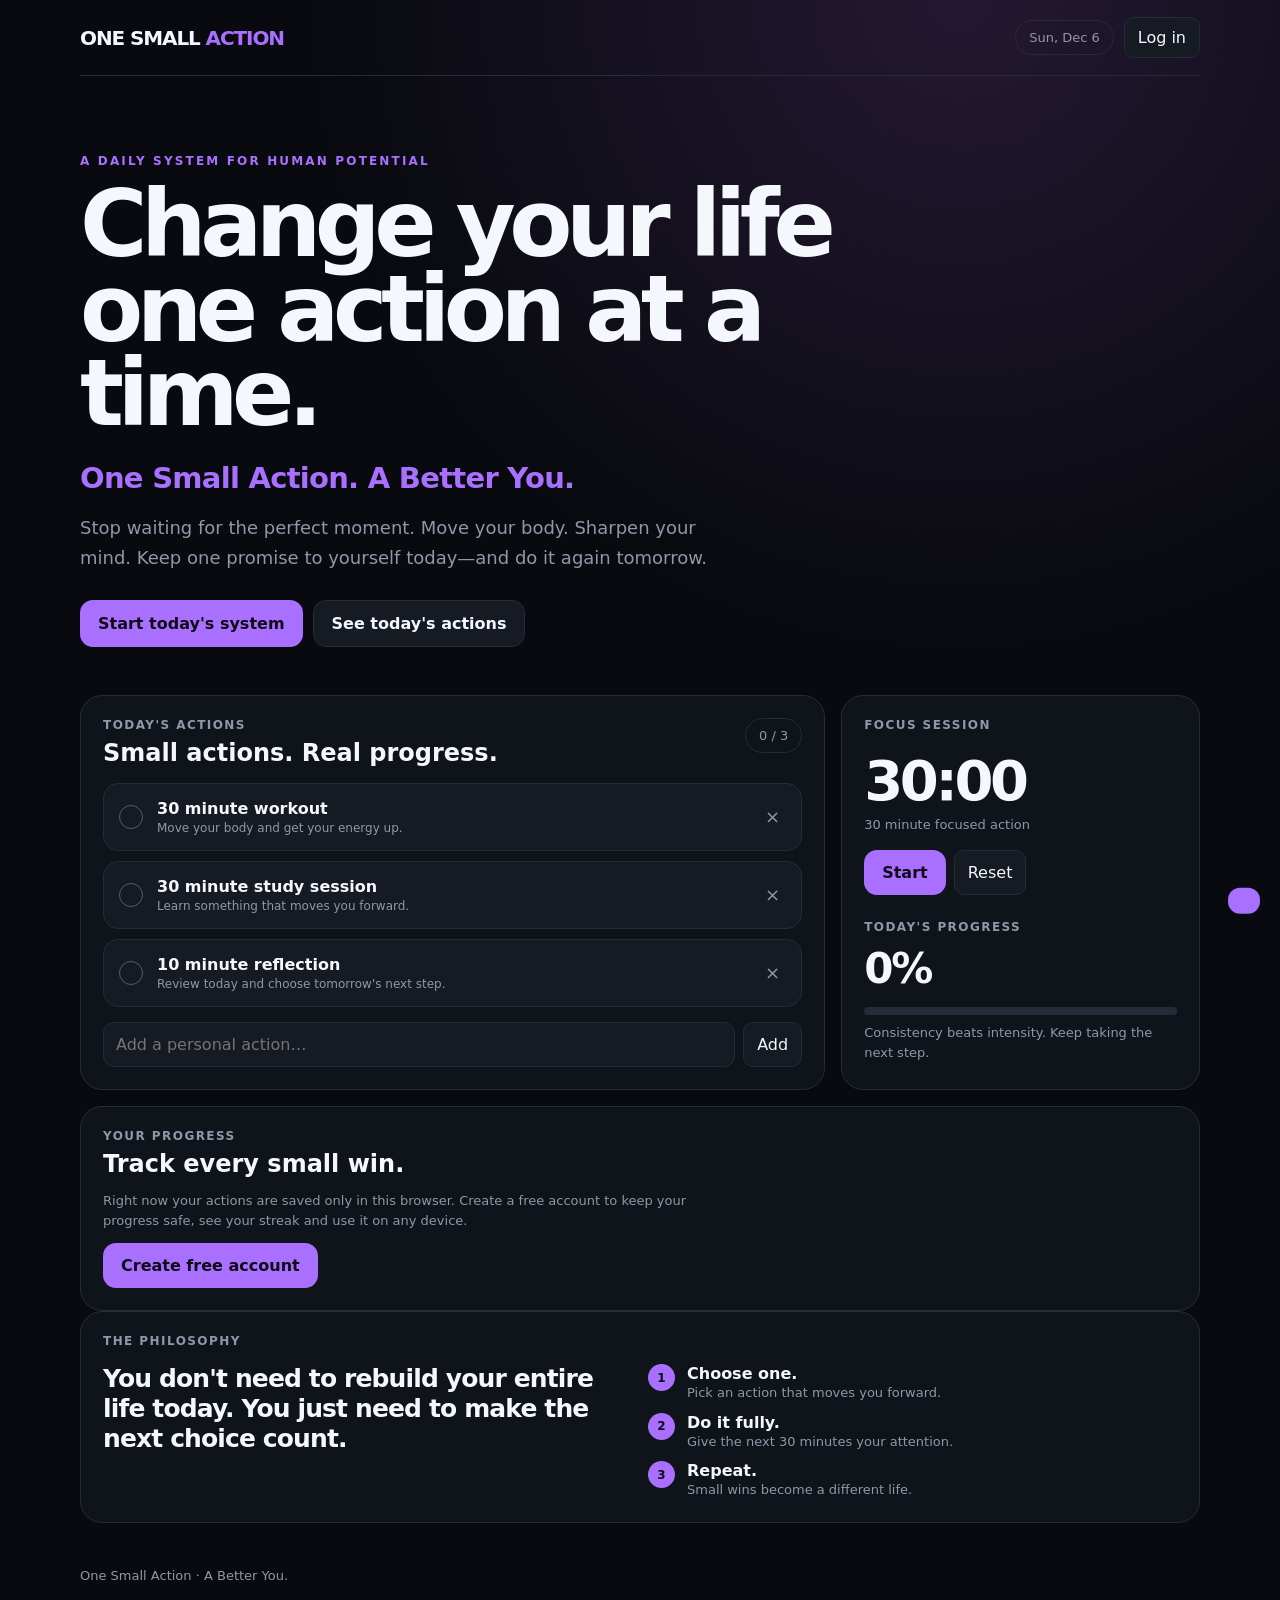
==== index.html @ 6a940ab8 "Add files via upload" ====
<!DOCTYPE html>
<html lang="en">
<head>
<meta charset="UTF-8">
<meta name="viewport" content="width=device-width, initial-scale=1.0">
<title>One Small Action — A Better You</title>
<meta name="description" content="One Small Action. A Better You. A simple daily system for building a stronger, healthier, more intentional life.">
<link rel="stylesheet" href="/styles.css">
</head>
<body>
<div class="wrap">
<nav>
<div class="logo">ONE SMALL <span>ACTION</span></div>
<div class="nav-right"><div class="pill hide-sm" id="date"></div><span class="pill hide-sm" id="userEmail" hidden></span><button class="smallbtn" id="authBtn" type="button">Log in</button></div>
</nav>

<header class="hero">
<div class="eyebrow">A daily system for human potential</div>
<h1>Change your life one action at a time.</h1>
<div class="tagline">One Small Action. A Better You.</div>
<p>Stop waiting for the perfect moment. Move your body. Sharpen your mind. Keep one promise to yourself today—and do it again tomorrow.</p>
<div class="hero-actions">
<button class="btn" id="startDay">Start today's system</button>
<button class="btn secondary" id="scrollTasks">See today's actions</button>
</div>
</header>

<main>
<div class="grid" id="tasksSection">
<section class="card">
<div class="card-head"><div><div class="label">Today's actions</div><h2 class="card-title">Small actions. Real progress.</h2></div><div class="pill" id="progressText">0 / 3</div></div>
<div class="task-list" id="taskList"></div>
<form class="add" id="addForm"><input id="newTask" placeholder="Add a personal action…" maxlength="80" aria-label="New task"><button class="smallbtn" type="submit">Add</button></form>
</section>

<section class="card">
<div class="label">Focus session</div>
<div class="timer" id="timer">30:00</div><div class="timer-label">30 minute focused action</div>
<div class="timer-controls"><button class="btn" id="timerStart">Start</button><button class="smallbtn" id="timerReset">Reset</button></div>
<div class="label mt-25">Today's progress</div>
<div class="stat" id="percent">0%</div>
<div class="bar"><div class="fill" id="fill"></div></div>
<div class="muted">Consistency beats intensity. Keep taking the next step.</div>
</section>
</div>

<section class="card progress-card" id="progressSection">
<div class="card-head"><div><div class="label">Your progress</div><h2 class="card-title" id="progressHeading">Track every small win.</h2></div></div>
<div id="progressGuest" class="guest-cta">
<p class="muted">Right now your actions are saved only in this browser. Create a free account to keep your progress safe, see your streak and use it on any device.</p>
<button class="btn" id="progressSignup" type="button">Create free account</button>
</div>
<div id="progressUser" hidden>
<div class="stats">
<div class="stat-tile"><div class="label">Current streak</div><div class="stat" id="streak">0</div><div class="muted" id="streakUnit">days</div></div>
<div class="stat-tile"><div class="label">Actions completed</div><div class="stat" id="totalDone">0</div><div class="muted">all time</div></div>
<div class="stat-tile"><div class="label">Focus sessions</div><div class="stat" id="focusCount">0</div><div class="muted">30 minutes each</div></div>
</div>
<div class="label mt-25">Last 14 days</div>
<div class="history" id="history" role="img" aria-label="Actions completed per day over the last 14 days"></div>
</div>
</section>

<section class="card">
<div class="label">The philosophy</div>
<div class="principle">
<div class="quote">You don't need to rebuild your entire life today. You just need to make the next choice count.</div>
<div class="steps">
<div class="step"><div class="step-num">1</div><div><strong>Choose one.</strong><div class="muted">Pick an action that moves you forward.</div></div></div>
<div class="step"><div class="step-num">2</div><div><strong>Do it fully.</strong><div class="muted">Give the next 30 minutes your attention.</div></div></div>
<div class="step"><div class="step-num">3</div><div><strong>Repeat.</strong><div class="muted">Small wins become a different life.</div></div></div>
</div>
</div>
</section>
</main>

<footer>One Small Action · A Better You.</footer>
</div>
<div class="toast" id="toast" role="status"></div>

<dialog id="authDialog" aria-labelledby="authTitle">
<form id="authForm" class="auth-form" novalidate>
<div class="card-head"><h2 class="card-title" id="authTitle">Log in</h2><button class="icon-btn" type="button" id="authClose" aria-label="Close">×</button></div>
<p class="muted" id="authIntro">Welcome back. Pick up where you left off.</p>
<label id="nameField" hidden>Name<input id="authName" name="name" autocomplete="name" maxlength="60"></label>
<label id="emailField">Email<input id="authEmail" name="email" type="email" autocomplete="email" required></label>
<label id="passwordField">Password<input id="authPassword" name="password" type="password" autocomplete="current-password" minlength="8" required></label>
<div class="auth-error" id="authError" role="alert" hidden></div>
<button class="btn" type="submit" id="authSubmit">Log in</button>
<div class="auth-links">
<button type="button" class="link" id="authSwitch">New here? Create an account</button>
<button type="button" class="link" id="authForgot">Forgot password?</button>
</div>
</form>
</dialog>

<script type="module" src="/app.js"></script>
</body>
</html>
---- styles.css ----
:root{--bg:#080a0f;--panel:#10141c;--panel2:#151a23;--text:#f4f7fb;--muted:#8e98a8;--line:#252c38;--accent:#a970ff;--accent2:#d6b8ff}
*{box-sizing:border-box}html{scroll-behavior:smooth}body{margin:0;background:radial-gradient(circle at 75% 0%,#241832 0,transparent 34%),var(--bg);color:var(--text);font-family:Inter,ui-sans-serif,system-ui,-apple-system,BlinkMacSystemFont,"Segoe UI",sans-serif}
button,input{font:inherit}button{cursor:pointer}.wrap{width:min(1120px,calc(100% - 32px));margin:auto}
nav{height:76px;display:flex;align-items:center;justify-content:space-between;border-bottom:1px solid var(--line)}
.logo{font-weight:900;letter-spacing:-.055em;font-size:20px}.logo span{color:var(--accent)}
.nav-right{display:flex;gap:10px;align-items:center}.pill{padding:9px 13px;border:1px solid var(--line);border-radius:999px;color:var(--muted);font-size:13px}
.hero{padding:78px 0 48px;max-width:850px}.eyebrow{text-transform:uppercase;letter-spacing:.18em;color:var(--accent);font-size:12px;font-weight:800}
h1{font-size:clamp(50px,8vw,92px);line-height:.92;letter-spacing:-.07em;margin:15px 0 24px;max-width:850px}
.tagline{color:var(--accent);font-size:clamp(20px,3vw,29px);font-weight:800;letter-spacing:-.025em}.hero p{font-size:18px;line-height:1.65;color:var(--muted);max-width:650px}
.hero-actions{display:flex;gap:10px;flex-wrap:wrap;margin-top:28px}.btn{border:0;border-radius:13px;padding:13px 18px;font-weight:800;background:var(--accent);color:#100b16}.btn.secondary{background:var(--panel2);border:1px solid var(--line);color:var(--text)}
.grid{display:grid;grid-template-columns:1.35fr .65fr;gap:16px;margin-bottom:16px}.card{background:rgba(16,20,28,.9);border:1px solid var(--line);border-radius:22px;padding:22px}
.card-head{display:flex;justify-content:space-between;gap:16px;align-items:flex-start}.label{color:var(--muted);font-size:12px;text-transform:uppercase;letter-spacing:.12em;font-weight:800}
.task-list{margin-top:16px;display:grid;gap:10px}.task{display:flex;align-items:center;gap:14px;padding:15px;background:var(--panel2);border:1px solid var(--line);border-radius:15px}
.check{width:24px;height:24px;border-radius:50%;border:1px solid #526071;background:transparent;color:#100b16;display:grid;place-items:center;flex:0 0 auto}.task.done .check{background:var(--accent);border-color:var(--accent)}.task.done .task-title{text-decoration:line-through;color:var(--muted)}
.task-info{min-width:0;flex:1}.task-title{font-weight:750}.task-meta{color:var(--muted);font-size:12px;margin-top:3px}
.timer{font-size:56px;font-weight:900;letter-spacing:-.06em;margin:16px 0 4px}.timer-label{color:var(--muted);font-size:13px}
.timer-controls{display:flex;gap:8px;margin-top:18px}.smallbtn{border:1px solid var(--line);background:var(--panel2);color:var(--text);border-radius:10px;padding:10px 13px}
.stat{font-size:42px;font-weight:900;letter-spacing:-.05em;margin-top:10px}.bar{height:8px;background:#252c38;border-radius:99px;margin:14px 0 8px;overflow:hidden}.fill{height:100%;background:var(--accent);width:0%;transition:.3s}
.add{display:grid;grid-template-columns:1fr auto;gap:8px;margin-top:15px}.add input{background:var(--panel2);border:1px solid var(--line);color:var(--text);border-radius:11px;padding:12px;outline:none}.add input:focus{border-color:var(--accent)}
.principle{display:grid;grid-template-columns:1fr 1fr;gap:16px;margin-top:16px}.quote{font-size:25px;line-height:1.2;letter-spacing:-.035em;font-weight:800}.steps{display:grid;gap:10px}.step{display:flex;gap:12px;align-items:flex-start}.step-num{width:27px;height:27px;border-radius:50%;background:var(--accent);color:#100b16;font-size:12px;font-weight:900;display:grid;place-items:center;flex:0 0 auto}
.card-title{margin:7px 0 0}.mt-25{margin-top:25px}
.muted{color:var(--muted);font-size:13px;line-height:1.5}footer{padding:45px 0 70px;color:var(--muted);font-size:13px}
.toast{position:fixed;right:20px;bottom:20px;background:var(--accent);color:#100b16;padding:13px 16px;border-radius:12px;font-weight:800;transform:translateY(130%);transition:.25s;z-index:10}.toast.show{transform:translateY(0)}
@media(max-width:760px){.grid,.principle{grid-template-columns:1fr}.hero{padding-top:52px}h1{font-size:55px}.wrap{width:min(100% - 22px,1120px)}.card{border-radius:18px}}
[hidden]{display:none!important}
.stats{display:grid;grid-template-columns:repeat(3,1fr);gap:12px;margin-top:16px}.stat-tile{background:var(--panel2);border:1px solid var(--line);border-radius:15px;padding:16px}
.guest-cta{margin-top:10px}.guest-cta p{max-width:620px}
.history{display:grid;grid-template-columns:repeat(14,1fr);gap:6px;align-items:end;height:120px;margin-top:12px}
.day{display:flex;flex-direction:column;justify-content:flex-end;align-items:center;gap:6px;height:100%}
.day-bar{width:100%;max-width:34px;min-height:3px;border-radius:6px 6px 2px 2px;background:var(--accent)}.day-bar.empty{background:var(--line)}
.day-label{font-size:10px;color:var(--muted)}.day.today .day-label{color:var(--text);font-weight:800}
.remove{border:0;background:transparent;color:var(--muted);font-size:18px;line-height:1;padding:4px 6px;border-radius:8px}.remove:hover{color:var(--text);background:var(--line)}
dialog{border:1px solid var(--line);border-radius:22px;background:var(--panel);color:var(--text);padding:24px;width:min(420px,calc(100% - 24px))}dialog::backdrop{background:rgba(4,5,8,.75)}
.auth-form{display:grid;gap:12px}.auth-form label{display:grid;gap:6px;font-size:13px;color:var(--muted);font-weight:700}
.auth-form input{background:var(--panel2);border:1px solid var(--line);color:var(--text);border-radius:11px;padding:12px;outline:none}.auth-form input:focus{border-color:var(--accent)}
.auth-error{background:rgba(255,90,110,.12);border:1px solid rgba(255,90,110,.4);color:#ffb3bd;border-radius:10px;padding:10px 12px;font-size:13px}
.auth-links{display:flex;justify-content:space-between;gap:10px;flex-wrap:wrap}.link{border:0;background:none;color:var(--accent2);padding:0;font-size:13px}.link:hover{text-decoration:underline}
.icon-btn{border:0;background:none;color:var(--muted);font-size:26px;line-height:1;padding:0 4px}
.btn:disabled{opacity:.6;cursor:wait}
@media(max-width:760px){.stats{grid-template-columns:1fr}.hide-sm{display:none}.history{gap:3px}.day-label{font-size:9px}}
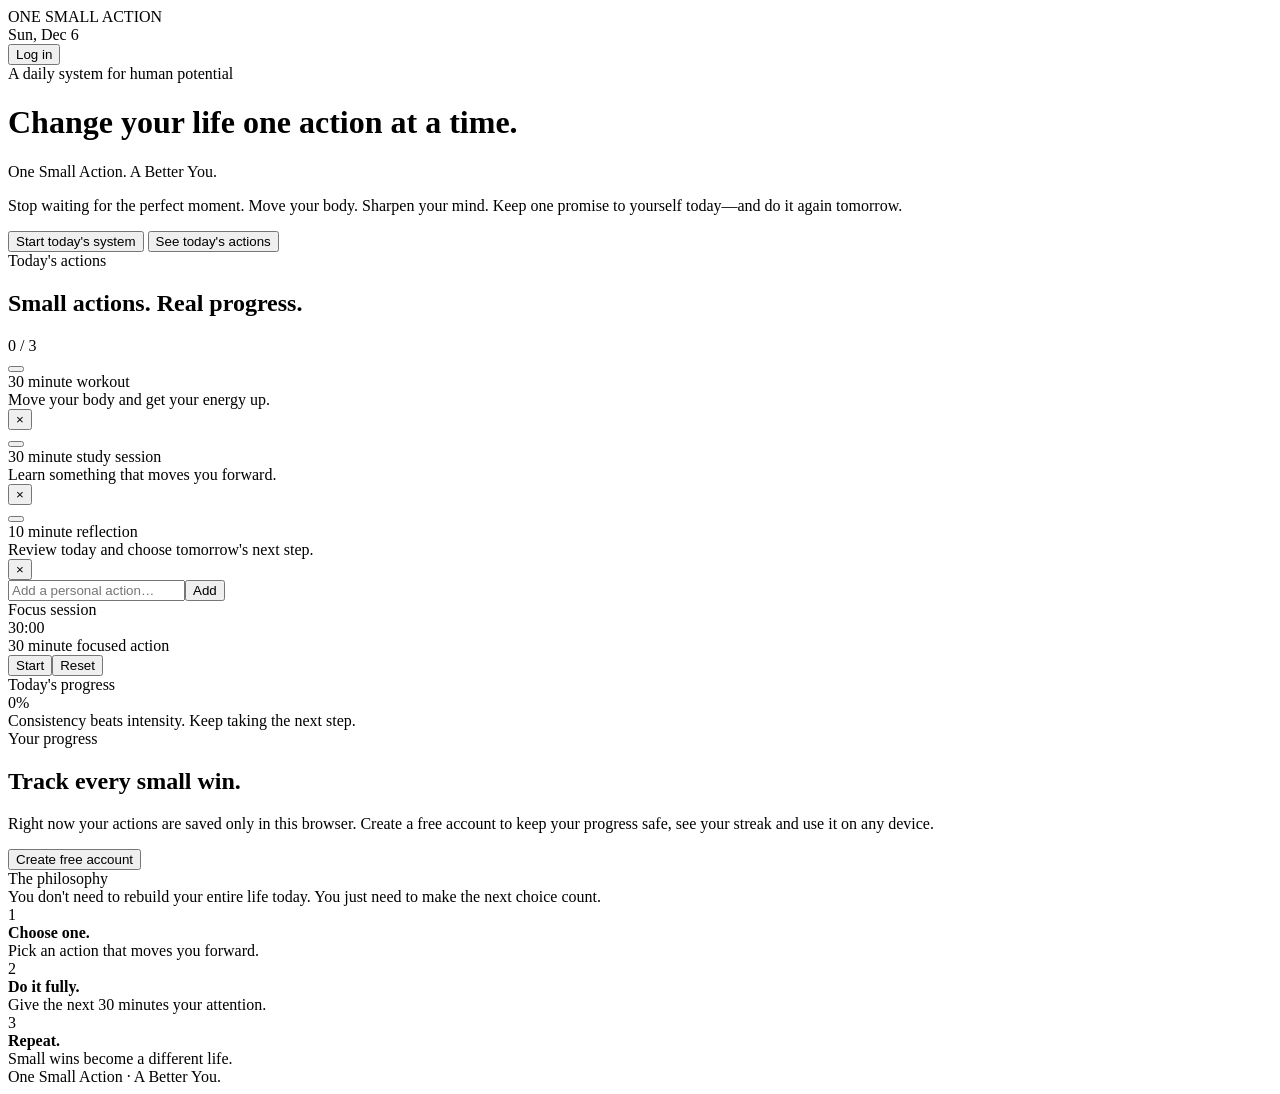
==== commit dafb59ad: "index.html" ====
--- a/index.html
+++ b/index.html
@@ -5,7 +5,7 @@
 <meta name="viewport" content="width=device-width, initial-scale=1.0">
 <title>One Small Action — A Better You</title>
 <meta name="description" content="One Small Action. A Better You. A simple daily system for building a stronger, healthier, more intentional life.">
-<link rel="stylesheet" href="/styles.css">
+<link rel="stylesheet" href="style.css">
 </head>
 <body>
 <div class="wrap">
@@ -96,4 +96,4 @@
 
 <script type="module" src="/app.js"></script>
 </body>
-</html>+</html>
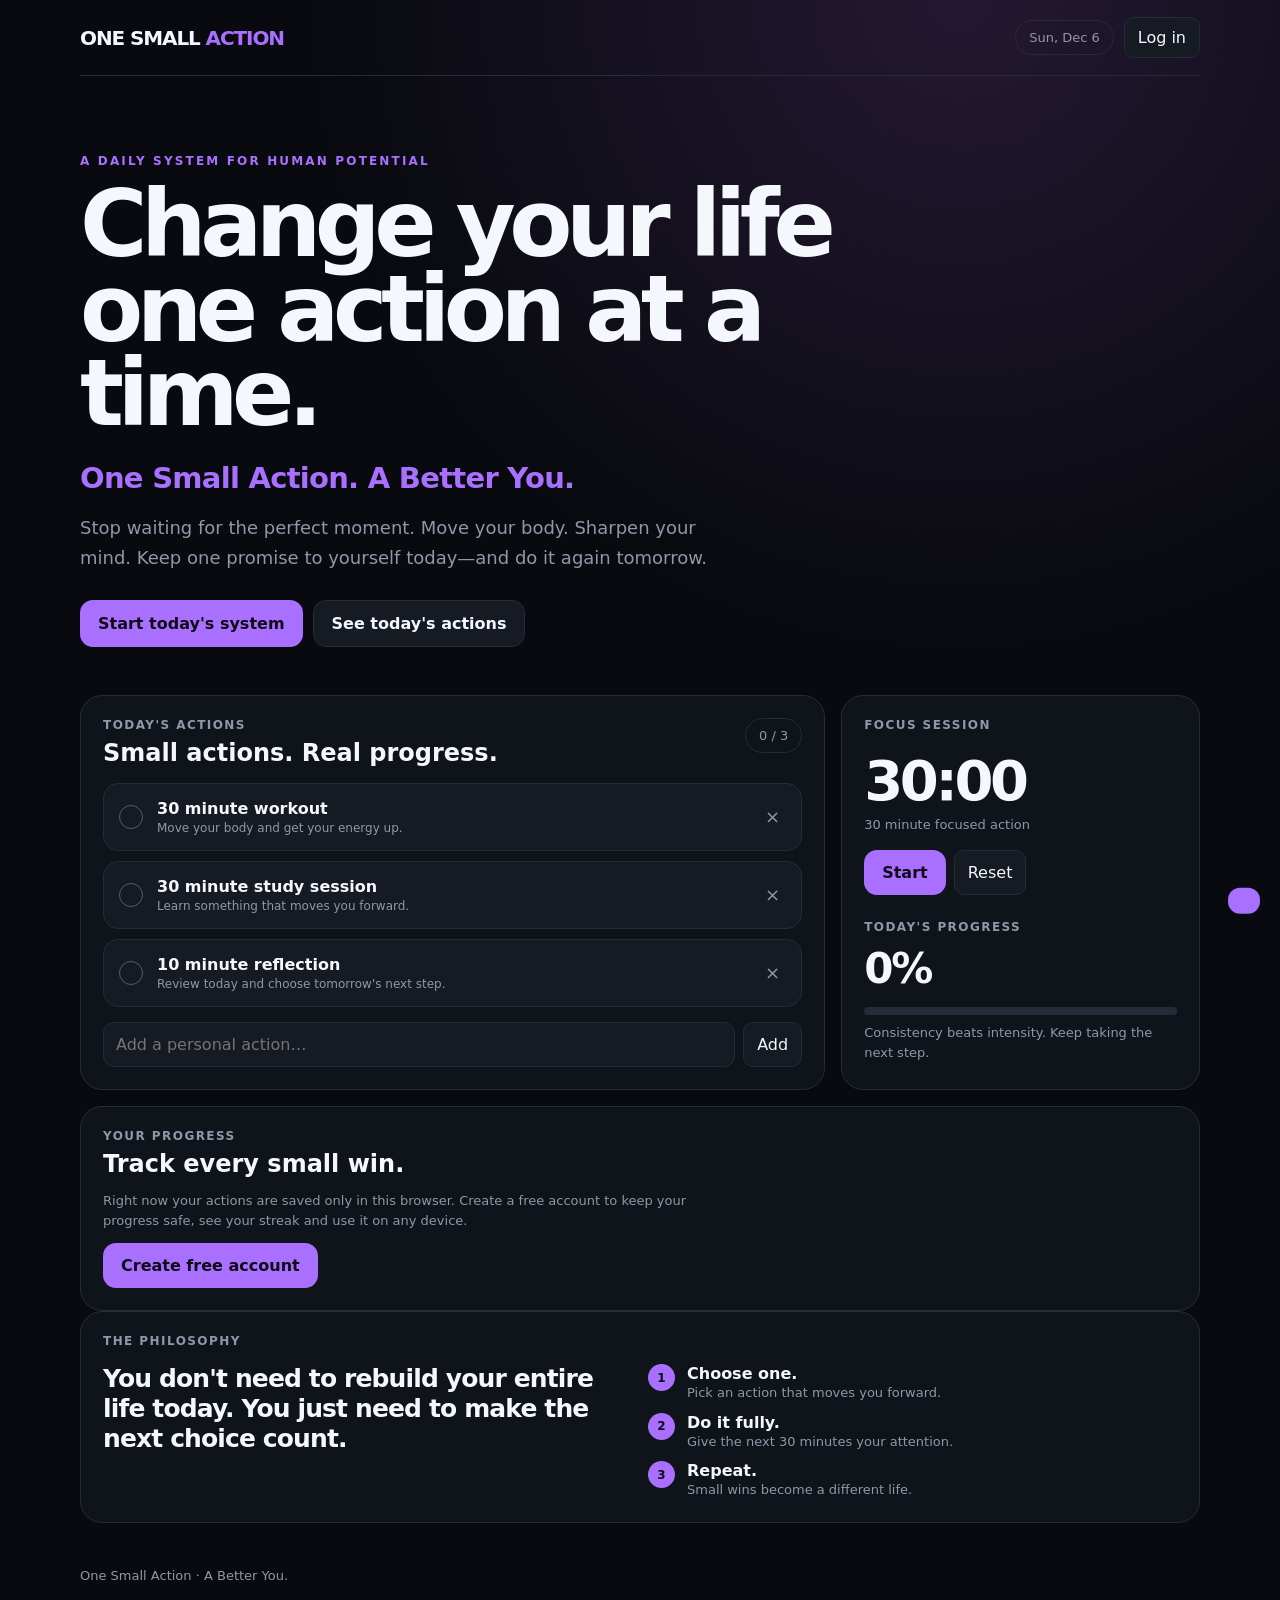
==== commit 089e7013: "index.html" ====
--- a/index.html
+++ b/index.html
@@ -5,7 +5,7 @@
 <meta name="viewport" content="width=device-width, initial-scale=1.0">
 <title>One Small Action — A Better You</title>
 <meta name="description" content="One Small Action. A Better You. A simple daily system for building a stronger, healthier, more intentional life.">
-<link rel="stylesheet" href="style.css">
+<link rel="stylesheet" href="styles.css">
 </head>
 <body>
 <div class="wrap">
--- a/styles.css
+++ b/styles.css
@@ -0,0 +1,40 @@
+:root{--bg:#080a0f;--panel:#10141c;--panel2:#151a23;--text:#f4f7fb;--muted:#8e98a8;--line:#252c38;--accent:#a970ff;--accent2:#d6b8ff}
+*{box-sizing:border-box}html{scroll-behavior:smooth}body{margin:0;background:radial-gradient(circle at 75% 0%,#241832 0,transparent 34%),var(--bg);color:var(--text);font-family:Inter,ui-sans-serif,system-ui,-apple-system,BlinkMacSystemFont,"Segoe UI",sans-serif}
+button,input{font:inherit}button{cursor:pointer}.wrap{width:min(1120px,calc(100% - 32px));margin:auto}
+nav{height:76px;display:flex;align-items:center;justify-content:space-between;border-bottom:1px solid var(--line)}
+.logo{font-weight:900;letter-spacing:-.055em;font-size:20px}.logo span{color:var(--accent)}
+.nav-right{display:flex;gap:10px;align-items:center}.pill{padding:9px 13px;border:1px solid var(--line);border-radius:999px;color:var(--muted);font-size:13px}
+.hero{padding:78px 0 48px;max-width:850px}.eyebrow{text-transform:uppercase;letter-spacing:.18em;color:var(--accent);font-size:12px;font-weight:800}
+h1{font-size:clamp(50px,8vw,92px);line-height:.92;letter-spacing:-.07em;margin:15px 0 24px;max-width:850px}
+.tagline{color:var(--accent);font-size:clamp(20px,3vw,29px);font-weight:800;letter-spacing:-.025em}.hero p{font-size:18px;line-height:1.65;color:var(--muted);max-width:650px}
+.hero-actions{display:flex;gap:10px;flex-wrap:wrap;margin-top:28px}.btn{border:0;border-radius:13px;padding:13px 18px;font-weight:800;background:var(--accent);color:#100b16}.btn.secondary{background:var(--panel2);border:1px solid var(--line);color:var(--text)}
+.grid{display:grid;grid-template-columns:1.35fr .65fr;gap:16px;margin-bottom:16px}.card{background:rgba(16,20,28,.9);border:1px solid var(--line);border-radius:22px;padding:22px}
+.card-head{display:flex;justify-content:space-between;gap:16px;align-items:flex-start}.label{color:var(--muted);font-size:12px;text-transform:uppercase;letter-spacing:.12em;font-weight:800}
+.task-list{margin-top:16px;display:grid;gap:10px}.task{display:flex;align-items:center;gap:14px;padding:15px;background:var(--panel2);border:1px solid var(--line);border-radius:15px}
+.check{width:24px;height:24px;border-radius:50%;border:1px solid #526071;background:transparent;color:#100b16;display:grid;place-items:center;flex:0 0 auto}.task.done .check{background:var(--accent);border-color:var(--accent)}.task.done .task-title{text-decoration:line-through;color:var(--muted)}
+.task-info{min-width:0;flex:1}.task-title{font-weight:750}.task-meta{color:var(--muted);font-size:12px;margin-top:3px}
+.timer{font-size:56px;font-weight:900;letter-spacing:-.06em;margin:16px 0 4px}.timer-label{color:var(--muted);font-size:13px}
+.timer-controls{display:flex;gap:8px;margin-top:18px}.smallbtn{border:1px solid var(--line);background:var(--panel2);color:var(--text);border-radius:10px;padding:10px 13px}
+.stat{font-size:42px;font-weight:900;letter-spacing:-.05em;margin-top:10px}.bar{height:8px;background:#252c38;border-radius:99px;margin:14px 0 8px;overflow:hidden}.fill{height:100%;background:var(--accent);width:0%;transition:.3s}
+.add{display:grid;grid-template-columns:1fr auto;gap:8px;margin-top:15px}.add input{background:var(--panel2);border:1px solid var(--line);color:var(--text);border-radius:11px;padding:12px;outline:none}.add input:focus{border-color:var(--accent)}
+.principle{display:grid;grid-template-columns:1fr 1fr;gap:16px;margin-top:16px}.quote{font-size:25px;line-height:1.2;letter-spacing:-.035em;font-weight:800}.steps{display:grid;gap:10px}.step{display:flex;gap:12px;align-items:flex-start}.step-num{width:27px;height:27px;border-radius:50%;background:var(--accent);color:#100b16;font-size:12px;font-weight:900;display:grid;place-items:center;flex:0 0 auto}
+.card-title{margin:7px 0 0}.mt-25{margin-top:25px}
+.muted{color:var(--muted);font-size:13px;line-height:1.5}footer{padding:45px 0 70px;color:var(--muted);font-size:13px}
+.toast{position:fixed;right:20px;bottom:20px;background:var(--accent);color:#100b16;padding:13px 16px;border-radius:12px;font-weight:800;transform:translateY(130%);transition:.25s;z-index:10}.toast.show{transform:translateY(0)}
+@media(max-width:760px){.grid,.principle{grid-template-columns:1fr}.hero{padding-top:52px}h1{font-size:55px}.wrap{width:min(100% - 22px,1120px)}.card{border-radius:18px}}
+[hidden]{display:none!important}
+.stats{display:grid;grid-template-columns:repeat(3,1fr);gap:12px;margin-top:16px}.stat-tile{background:var(--panel2);border:1px solid var(--line);border-radius:15px;padding:16px}
+.guest-cta{margin-top:10px}.guest-cta p{max-width:620px}
+.history{display:grid;grid-template-columns:repeat(14,1fr);gap:6px;align-items:end;height:120px;margin-top:12px}
+.day{display:flex;flex-direction:column;justify-content:flex-end;align-items:center;gap:6px;height:100%}
+.day-bar{width:100%;max-width:34px;min-height:3px;border-radius:6px 6px 2px 2px;background:var(--accent)}.day-bar.empty{background:var(--line)}
+.day-label{font-size:10px;color:var(--muted)}.day.today .day-label{color:var(--text);font-weight:800}
+.remove{border:0;background:transparent;color:var(--muted);font-size:18px;line-height:1;padding:4px 6px;border-radius:8px}.remove:hover{color:var(--text);background:var(--line)}
+dialog{border:1px solid var(--line);border-radius:22px;background:var(--panel);color:var(--text);padding:24px;width:min(420px,calc(100% - 24px))}dialog::backdrop{background:rgba(4,5,8,.75)}
+.auth-form{display:grid;gap:12px}.auth-form label{display:grid;gap:6px;font-size:13px;color:var(--muted);font-weight:700}
+.auth-form input{background:var(--panel2);border:1px solid var(--line);color:var(--text);border-radius:11px;padding:12px;outline:none}.auth-form input:focus{border-color:var(--accent)}
+.auth-error{background:rgba(255,90,110,.12);border:1px solid rgba(255,90,110,.4);color:#ffb3bd;border-radius:10px;padding:10px 12px;font-size:13px}
+.auth-links{display:flex;justify-content:space-between;gap:10px;flex-wrap:wrap}.link{border:0;background:none;color:var(--accent2);padding:0;font-size:13px}.link:hover{text-decoration:underline}
+.icon-btn{border:0;background:none;color:var(--muted);font-size:26px;line-height:1;padding:0 4px}
+.btn:disabled{opacity:.6;cursor:wait}
+@media(max-width:760px){.stats{grid-template-columns:1fr}.hide-sm{display:none}.history{gap:3px}.day-label{font-size:9px}}
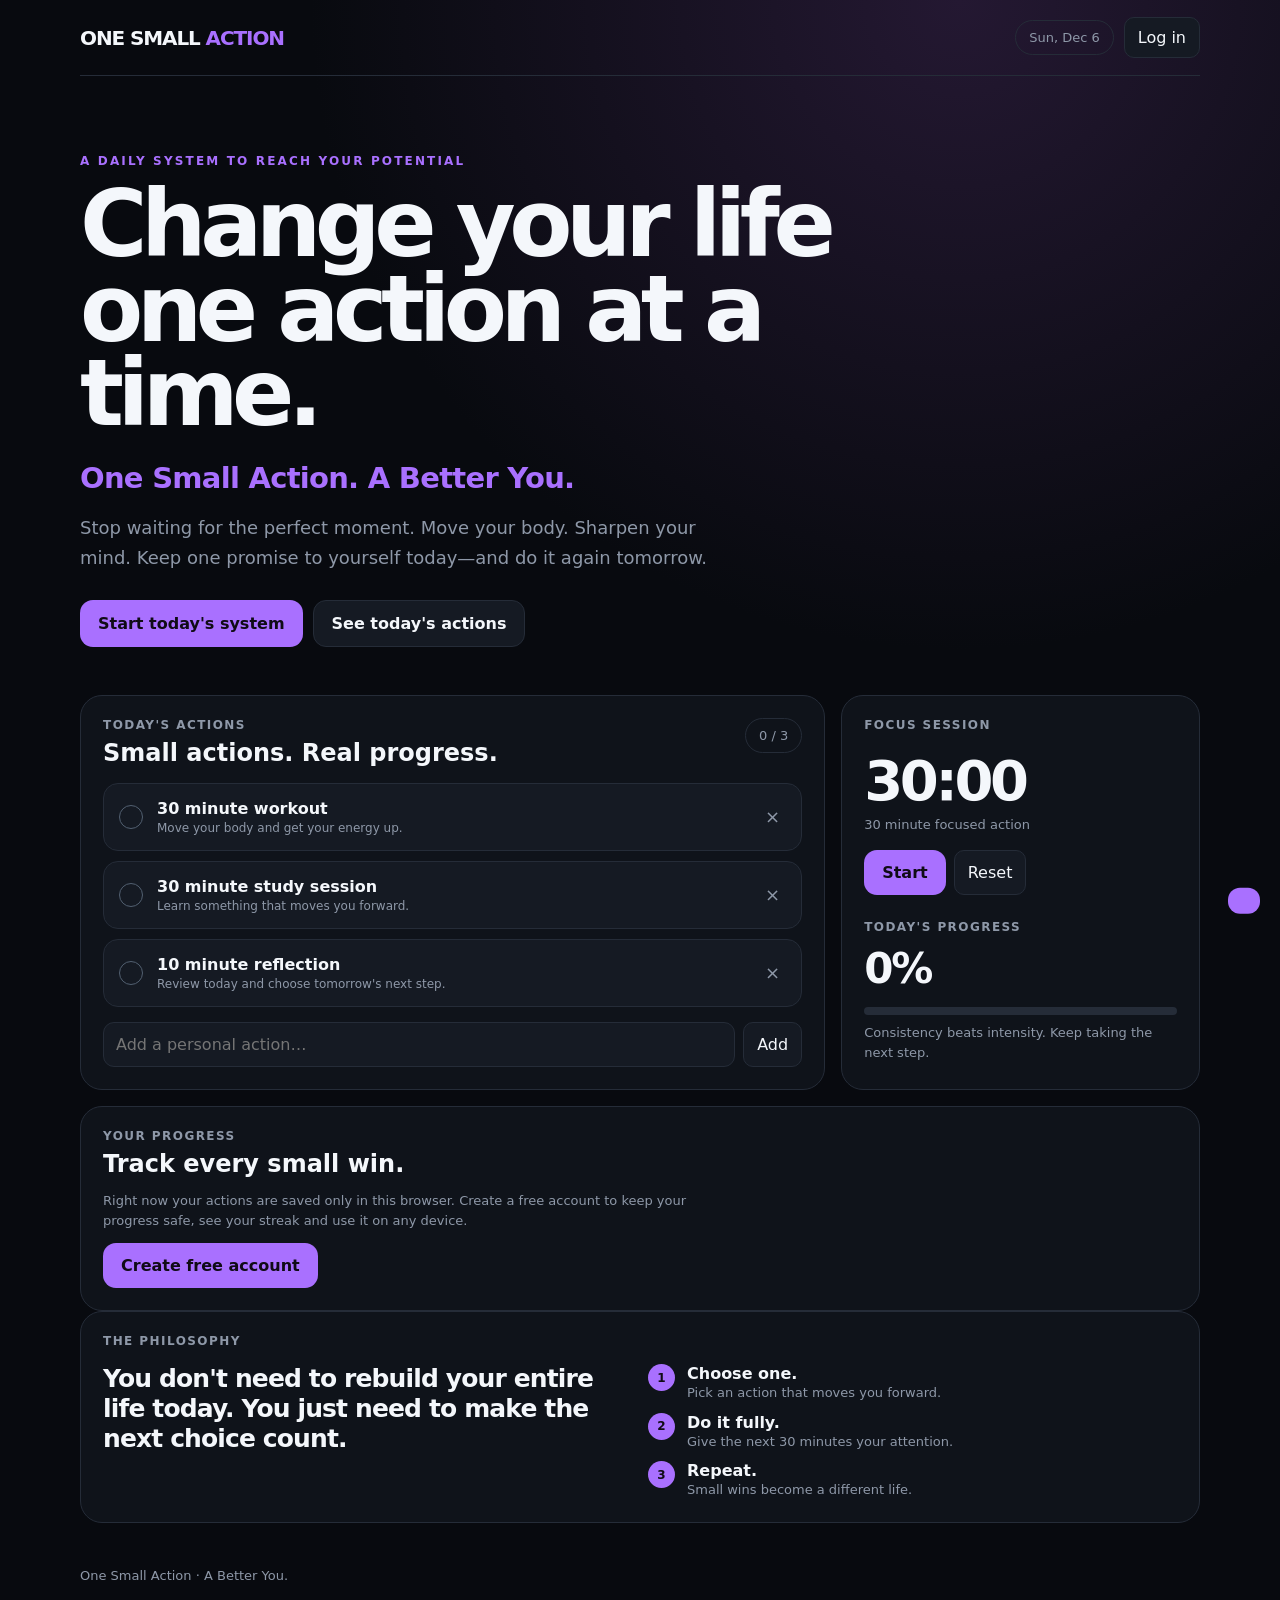
==== commit 0269f012: "Update index.html" ====
--- a/index.html
+++ b/index.html
@@ -15,7 +15,7 @@
 </nav>
 
 <header class="hero">
-<div class="eyebrow">A daily system for human potential</div>
+<div class="eyebrow">A daily system to reach your potential</div>
 <h1>Change your life one action at a time.</h1>
 <div class="tagline">One Small Action. A Better You.</div>
 <p>Stop waiting for the perfect moment. Move your body. Sharpen your mind. Keep one promise to yourself today—and do it again tomorrow.</p>
@@ -94,6 +94,6 @@
 </form>
 </dialog>
 
-<script type="module" src="/app.js"></script>
+<script type="module" src="app.js"></script>
 </body>
 </html>
